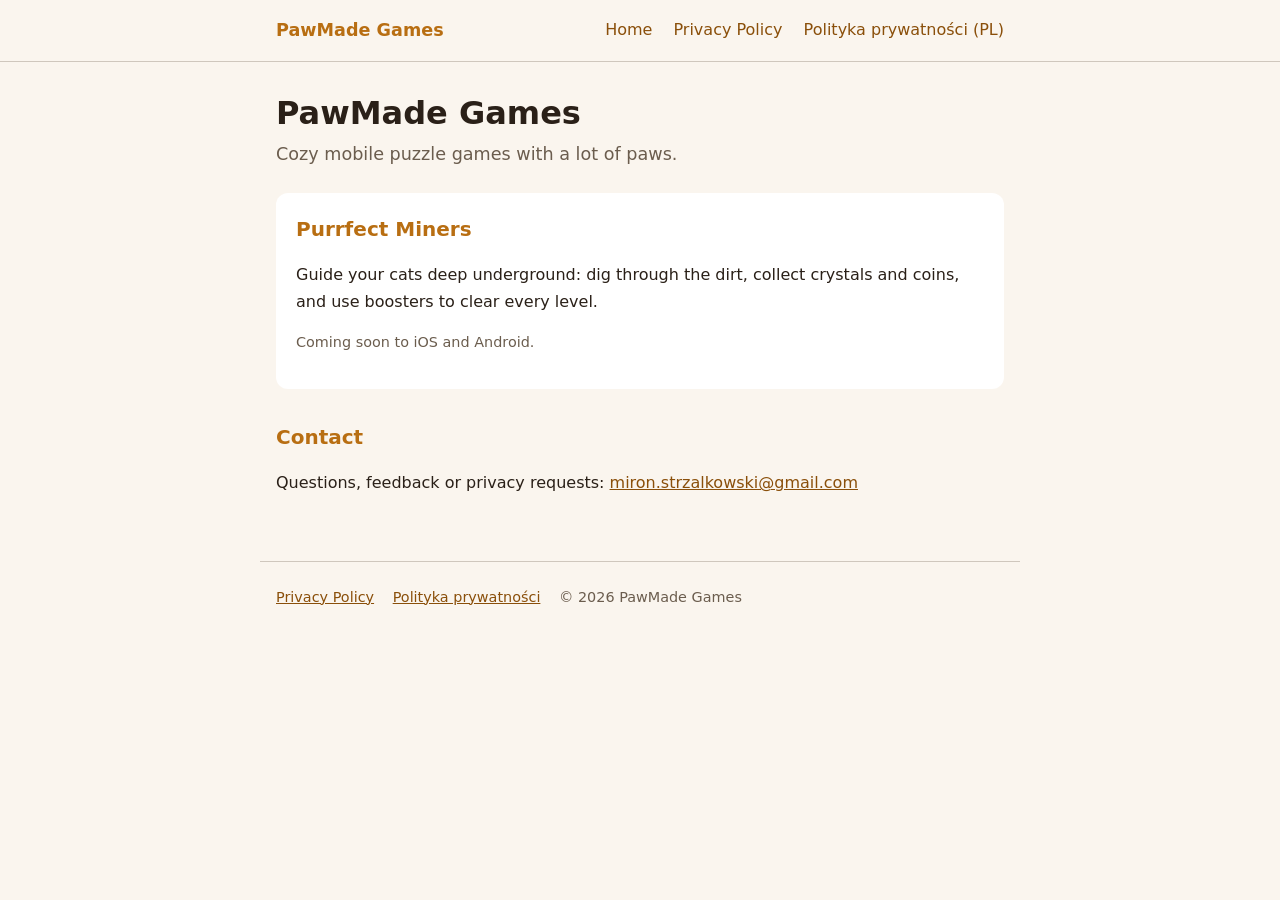
==== index.html @ 1b97dac6 "Initial commit" ====
<!doctype html>
<html lang="en">
<head>
  <meta charset="utf-8">
  <meta name="viewport" content="width=device-width, initial-scale=1">
  <title>PawMade Games</title>
  <meta name="description" content="PawMade Games makes cozy mobile puzzle games. Home of Purrfect Miners.">
  <link rel="stylesheet" href="assets/style.css">
</head>
<body>
  <header>
    <div class="bar">
      <a class="brand" href="index.html">PawMade Games</a>
      <nav>
        <a href="index.html">Home</a>
        <a href="privacy.html">Privacy Policy</a>
        <a href="privacy-pl.html">Polityka prywatności (PL)</a>
      </nav>
    </div>
  </header>

  <main>
    <h1>PawMade Games</h1>
    <p class="lead">Cozy mobile puzzle games with a lot of paws.</p>

    <div class="card">
      <h2 style="margin-top:0">Purrfect Miners</h2>
      <p>Guide your cats deep underground: dig through the dirt, collect crystals and coins, and use boosters to clear every level.</p>
      <p class="meta">Coming soon to iOS and Android.</p>
    </div>

    <h2>Contact</h2>
    <p>Questions, feedback or privacy requests: <a href="mailto:miron.strzalkowski@gmail.com">miron.strzalkowski@gmail.com</a></p>
  </main>

  <footer>
    <a href="privacy.html">Privacy Policy</a>
    <a href="privacy-pl.html">Polityka prywatności</a>
    <span>&copy; 2026 PawMade Games</span>
  </footer>
</body>
</html>
---- assets/style.css ----
:root {
  --bg: #1b1410;
  --panel: #271c15;
  --text: #f3e9dc;
  --muted: #b8a994;
  --accent: #e8a33d;
  --link: #f2c26b;
  --todo-bg: #5a3b12;
}

@media (prefers-color-scheme: light) {
  :root {
    --bg: #faf5ee;
    --panel: #ffffff;
    --text: #2a2018;
    --muted: #6b5d4e;
    --accent: #b86e12;
    --link: #8a4f0a;
    --todo-bg: #ffe9c2;
  }
}

* { box-sizing: border-box; }

body {
  margin: 0;
  background: var(--bg);
  color: var(--text);
  font: 16px/1.65 system-ui, -apple-system, "Segoe UI", Roboto, sans-serif;
}

main, header .bar, footer {
  max-width: 760px;
  margin: 0 auto;
  padding: 0 16px;
}

header { border-bottom: 1px solid color-mix(in srgb, var(--muted) 30%, transparent); }
header .bar { display: flex; align-items: center; justify-content: space-between; padding-top: 16px; padding-bottom: 16px; gap: 12px; flex-wrap: wrap; }
header .brand { font-weight: 700; font-size: 1.1rem; color: var(--accent); text-decoration: none; }
header nav a { margin-left: 16px; color: var(--link); text-decoration: none; }
header nav a:hover { text-decoration: underline; }

main { padding-top: 32px; padding-bottom: 48px; }

h1 { font-size: 2rem; line-height: 1.2; margin: 0 0 8px; }
h2 { font-size: 1.25rem; margin: 32px 0 8px; color: var(--accent); }
p, li { color: var(--text); }
.lead { color: var(--muted); font-size: 1.1rem; margin-top: 0; }
.meta { color: var(--muted); font-size: 0.9rem; }

a { color: var(--link); }

.card {
  background: var(--panel);
  border-radius: 12px;
  padding: 20px;
  margin: 24px 0;
}

ul { padding-left: 22px; }
li { margin: 4px 0; }

.todo {
  background: var(--todo-bg);
  border-radius: 4px;
  padding: 0 6px;
  font-weight: 600;
}

footer { padding-top: 24px; padding-bottom: 40px; color: var(--muted); font-size: 0.9rem; border-top: 1px solid color-mix(in srgb, var(--muted) 30%, transparent); }
footer a { margin-right: 14px; }
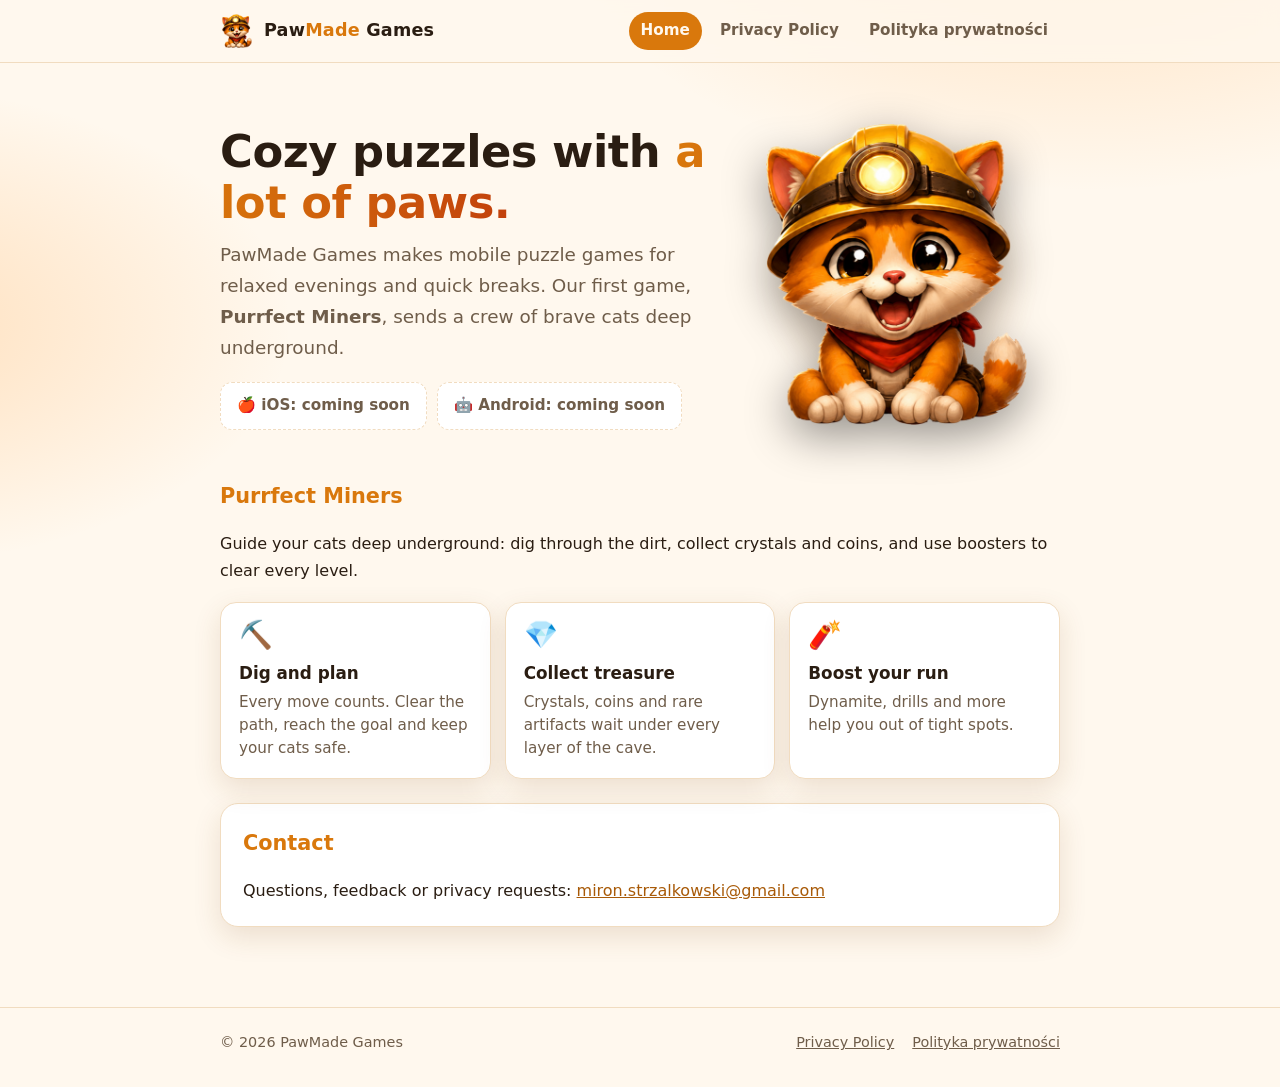
==== commit 9f594830: "WebsiteUpdate" ====
--- a/index.html
+++ b/index.html
@@ -5,38 +5,58 @@
   <meta name="viewport" content="width=device-width, initial-scale=1">
   <title>PawMade Games</title>
   <meta name="description" content="PawMade Games makes cozy mobile puzzle games. Home of Purrfect Miners.">
+  <link rel="icon" type="image/png" href="assets/favicon.png">
   <link rel="stylesheet" href="assets/style.css">
 </head>
 <body>
   <header>
     <div class="bar">
-      <a class="brand" href="index.html">PawMade Games</a>
+      <a class="brand" href="index.html"><img src="assets/favicon.png" alt=""><b>Paw<span>Made</span> Games</b></a>
       <nav>
-        <a href="index.html">Home</a>
+        <a class="active" href="index.html">Home</a>
         <a href="privacy.html">Privacy Policy</a>
-        <a href="privacy-pl.html">Polityka prywatności (PL)</a>
+        <a href="privacy-pl.html">Polityka prywatności</a>
       </nav>
     </div>
   </header>
 
   <main>
-    <h1>PawMade Games</h1>
-    <p class="lead">Cozy mobile puzzle games with a lot of paws.</p>
+    <section class="hero">
+      <div>
+        <h1>Cozy puzzles with <span>a lot of paws.</span></h1>
+        <p class="lead">PawMade Games makes mobile puzzle games for relaxed evenings and quick breaks. Our first game, <strong>Purrfect Miners</strong>, sends a crew of brave cats deep underground.</p>
+        <div class="badges">
+          <span class="badge">🍎 iOS: coming soon</span>
+          <span class="badge">🤖 Android: coming soon</span>
+        </div>
+      </div>
+      <div class="art">
+        <img src="assets/cat.png" alt="A happy miner cat with a headlamp helmet and a red scarf" width="320">
+      </div>
+    </section>
+
+    <h2>Purrfect Miners</h2>
+    <p>Guide your cats deep underground: dig through the dirt, collect crystals and coins, and use boosters to clear every level.</p>
+
+    <div class="grid">
+      <div class="feature"><div class="ico">⛏️</div><h3>Dig and plan</h3><p>Every move counts. Clear the path, reach the goal and keep your cats safe.</p></div>
+      <div class="feature"><div class="ico">💎</div><h3>Collect treasure</h3><p>Crystals, coins and rare artifacts wait under every layer of the cave.</p></div>
+      <div class="feature"><div class="ico">🧨</div><h3>Boost your run</h3><p>Dynamite, drills and more help you out of tight spots.</p></div>
+    </div>
 
     <div class="card">
-      <h2 style="margin-top:0">Purrfect Miners</h2>
-      <p>Guide your cats deep underground: dig through the dirt, collect crystals and coins, and use boosters to clear every level.</p>
-      <p class="meta">Coming soon to iOS and Android.</p>
+      <h2 style="margin-top:0">Contact</h2>
+      <p style="margin-bottom:0">Questions, feedback or privacy requests: <a href="mailto:miron.strzalkowski@gmail.com">miron.strzalkowski@gmail.com</a></p>
     </div>
-
-    <h2>Contact</h2>
-    <p>Questions, feedback or privacy requests: <a href="mailto:miron.strzalkowski@gmail.com">miron.strzalkowski@gmail.com</a></p>
   </main>
 
   <footer>
-    <a href="privacy.html">Privacy Policy</a>
-    <a href="privacy-pl.html">Polityka prywatności</a>
-    <span>&copy; 2026 PawMade Games</span>
+    <div class="inner">
+      <span>&copy; 2026 PawMade Games</span>
+      <span class="spacer"></span>
+      <a href="privacy.html">Privacy Policy</a>
+      <a href="privacy-pl.html">Polityka prywatności</a>
+    </div>
   </footer>
 </body>
 </html>
--- a/assets/style.css
+++ b/assets/style.css
@@ -1,72 +1,160 @@
 :root {
-  --bg: #1b1410;
-  --panel: #271c15;
-  --text: #f3e9dc;
-  --muted: #b8a994;
-  --accent: #e8a33d;
-  --link: #f2c26b;
+  --bg: #1a120d;
+  --bg2: #241911;
+  --panel: #2b1e15;
+  --panel-edge: #3d2b1d;
+  --text: #f6ecdf;
+  --muted: #bba993;
+  --accent: #ffb23f;
+  --accent-2: #ff7a3d;
+  --link: #ffc978;
   --todo-bg: #5a3b12;
+  --glow: rgba(255, 170, 60, 0.28);
+  --shadow: 0 10px 30px rgba(0, 0, 0, 0.35);
 }
 
 @media (prefers-color-scheme: light) {
   :root {
-    --bg: #faf5ee;
+    --bg: #fff8ee;
+    --bg2: #ffeed6;
     --panel: #ffffff;
-    --text: #2a2018;
-    --muted: #6b5d4e;
-    --accent: #b86e12;
-    --link: #8a4f0a;
+    --panel-edge: #f1dcc0;
+    --text: #2a1d12;
+    --muted: #6f5d4a;
+    --accent: #d9780c;
+    --accent-2: #c2410c;
+    --link: #a85a08;
     --todo-bg: #ffe9c2;
+    --glow: rgba(255, 150, 40, 0.25);
+    --shadow: 0 10px 28px rgba(120, 70, 20, 0.14);
   }
 }
 
 * { box-sizing: border-box; }
+html { scroll-behavior: smooth; }
 
 body {
   margin: 0;
-  background: var(--bg);
+  min-height: 100vh;
+  display: flex;
+  flex-direction: column;
+  background:
+    radial-gradient(900px 500px at 85% -10%, var(--glow), transparent 60%),
+    radial-gradient(700px 400px at -10% 30%, var(--glow), transparent 60%),
+    var(--bg);
   color: var(--text);
-  font: 16px/1.65 system-ui, -apple-system, "Segoe UI", Roboto, sans-serif;
+  font: 16px/1.7 system-ui, -apple-system, "Segoe UI", Roboto, sans-serif;
 }
 
-main, header .bar, footer {
-  max-width: 760px;
+main, header .bar, footer .inner {
+  width: 100%;
+  max-width: 880px;
   margin: 0 auto;
-  padding: 0 16px;
+  padding-left: 20px;
+  padding-right: 20px;
 }
 
-header { border-bottom: 1px solid color-mix(in srgb, var(--muted) 30%, transparent); }
-header .bar { display: flex; align-items: center; justify-content: space-between; padding-top: 16px; padding-bottom: 16px; gap: 12px; flex-wrap: wrap; }
-header .brand { font-weight: 700; font-size: 1.1rem; color: var(--accent); text-decoration: none; }
-header nav a { margin-left: 16px; color: var(--link); text-decoration: none; }
-header nav a:hover { text-decoration: underline; }
+/* ---------- nagłówek ---------- */
+header {
+  position: sticky;
+  top: 0;
+  z-index: 10;
+  backdrop-filter: blur(10px);
+  background: color-mix(in srgb, var(--bg) 80%, transparent);
+  border-bottom: 1px solid var(--panel-edge);
+}
+header .bar { display: flex; align-items: center; justify-content: space-between; padding-top: 12px; padding-bottom: 12px; gap: 12px; flex-wrap: wrap; }
+header .brand { display: inline-flex; align-items: center; gap: 10px; font-weight: 800; font-size: 1.1rem; letter-spacing: 0.2px; color: var(--text); text-decoration: none; }
+header .brand img { width: 34px; height: 34px; object-fit: contain; }
+header .brand span { color: var(--accent); }
+header nav { display: flex; gap: 6px; flex-wrap: wrap; }
+header nav a { padding: 6px 12px; border-radius: 999px; color: var(--muted); text-decoration: none; font-size: 0.95rem; font-weight: 600; }
+header nav a:hover { color: var(--text); background: var(--panel); }
+header nav a.active { color: var(--bg); background: var(--accent); }
 
-main { padding-top: 32px; padding-bottom: 48px; }
+main { flex: 1; padding-top: 36px; padding-bottom: 56px; }
 
-h1 { font-size: 2rem; line-height: 1.2; margin: 0 0 8px; }
-h2 { font-size: 1.25rem; margin: 32px 0 8px; color: var(--accent); }
+/* ---------- tekst ---------- */
+h1 { font-size: clamp(2rem, 5vw, 2.8rem); line-height: 1.15; margin: 0 0 10px; letter-spacing: -0.5px; }
+h2 { font-size: 1.3rem; margin: 38px 0 10px; color: var(--accent); }
 p, li { color: var(--text); }
-.lead { color: var(--muted); font-size: 1.1rem; margin-top: 0; }
+.lead { color: var(--muted); font-size: 1.15rem; margin-top: 0; }
 .meta { color: var(--muted); font-size: 0.9rem; }
-
 a { color: var(--link); }
 
-.card {
-  background: var(--panel);
-  border-radius: 12px;
-  padding: 20px;
-  margin: 24px 0;
+ul { padding-left: 22px; }
+li { margin: 6px 0; }
+
+/* ---------- strona główna ---------- */
+.hero {
+  display: grid;
+  grid-template-columns: 1.2fr 0.8fr;
+  align-items: center;
+  gap: 24px;
+  padding: 24px 0 8px;
+}
+.hero > div { min-width: 0; }
+.hero h1 span { background: linear-gradient(90deg, var(--accent), var(--accent-2)); -webkit-background-clip: text; background-clip: text; color: transparent; }
+.hero .art { position: relative; text-align: center; }
+.hero .art::before {
+  content: ""; position: absolute; inset: 8% 6%; border-radius: 50%;
+  background: radial-gradient(circle, var(--glow), transparent 70%);
+  filter: blur(8px);
+}
+.hero .art img { position: relative; width: min(320px, 80%); height: auto; filter: drop-shadow(0 14px 22px rgba(0, 0, 0, 0.4)); animation: bob 4s ease-in-out infinite; }
+@keyframes bob { 0%, 100% { transform: translateY(0); } 50% { transform: translateY(-8px); } }
+@media (prefers-reduced-motion: reduce) { .hero .art img { animation: none; } }
+
+.badges { display: flex; gap: 10px; flex-wrap: wrap; margin-top: 18px; }
+.badge {
+  display: inline-flex; align-items: center; gap: 8px;
+  padding: 10px 16px; border-radius: 12px;
+  background: var(--panel); border: 1px dashed var(--panel-edge);
+  color: var(--muted); font-weight: 600; font-size: 0.95rem;
 }
 
-ul { padding-left: 22px; }
-li { margin: 4px 0; }
+.grid { display: grid; grid-template-columns: repeat(3, 1fr); gap: 14px; margin-top: 18px; }
+.feature {
+  background: var(--panel); border: 1px solid var(--panel-edge);
+  border-radius: 16px; padding: 18px; box-shadow: var(--shadow);
+}
+.feature .ico { font-size: 1.7rem; line-height: 1; }
+.feature h3 { margin: 10px 0 4px; font-size: 1.05rem; }
+.feature p { margin: 0; color: var(--muted); font-size: 0.95rem; line-height: 1.5; }
+
+.card {
+  background: var(--panel); border: 1px solid var(--panel-edge);
+  border-radius: 18px; padding: 22px; margin: 24px 0; box-shadow: var(--shadow);
+}
+
+/* ---------- polityka prywatności ---------- */
+.doc {
+  background: var(--panel); border: 1px solid var(--panel-edge);
+  border-radius: 20px; padding: clamp(20px, 4vw, 40px); box-shadow: var(--shadow);
+}
+.doc h2 { margin-top: 32px; padding-top: 4px; }
+.doc h2:first-of-type { margin-top: 20px; }
+.doc li strong { color: var(--accent); }
+.doc .lead { margin-bottom: 4px; }
 
 .todo {
-  background: var(--todo-bg);
-  border-radius: 4px;
-  padding: 0 6px;
-  font-weight: 600;
+  background: var(--todo-bg); border-radius: 4px; padding: 0 6px; font-weight: 600;
 }
 
-footer { padding-top: 24px; padding-bottom: 40px; color: var(--muted); font-size: 0.9rem; border-top: 1px solid color-mix(in srgb, var(--muted) 30%, transparent); }
-footer a { margin-right: 14px; }
+/* ---------- stopka ---------- */
+footer { border-top: 1px solid var(--panel-edge); color: var(--muted); font-size: 0.9rem; }
+footer .inner { display: flex; flex-wrap: wrap; gap: 8px 18px; align-items: center; padding-top: 22px; padding-bottom: 32px; }
+footer a { color: var(--muted); }
+footer a:hover { color: var(--link); }
+footer .spacer { flex: 1; }
+
+/* ---------- telefon ---------- */
+@media (max-width: 720px) {
+  .hero { grid-template-columns: minmax(0, 1fr); text-align: center; }
+  .hero .art { order: -1; }
+  .hero .art img { width: min(220px, 60%); }
+  .grid { grid-template-columns: minmax(0, 1fr); }
+  .badges { justify-content: center; }
+  .grid { grid-template-columns: 1fr; }
+  header nav a { padding: 6px 10px; }
+}
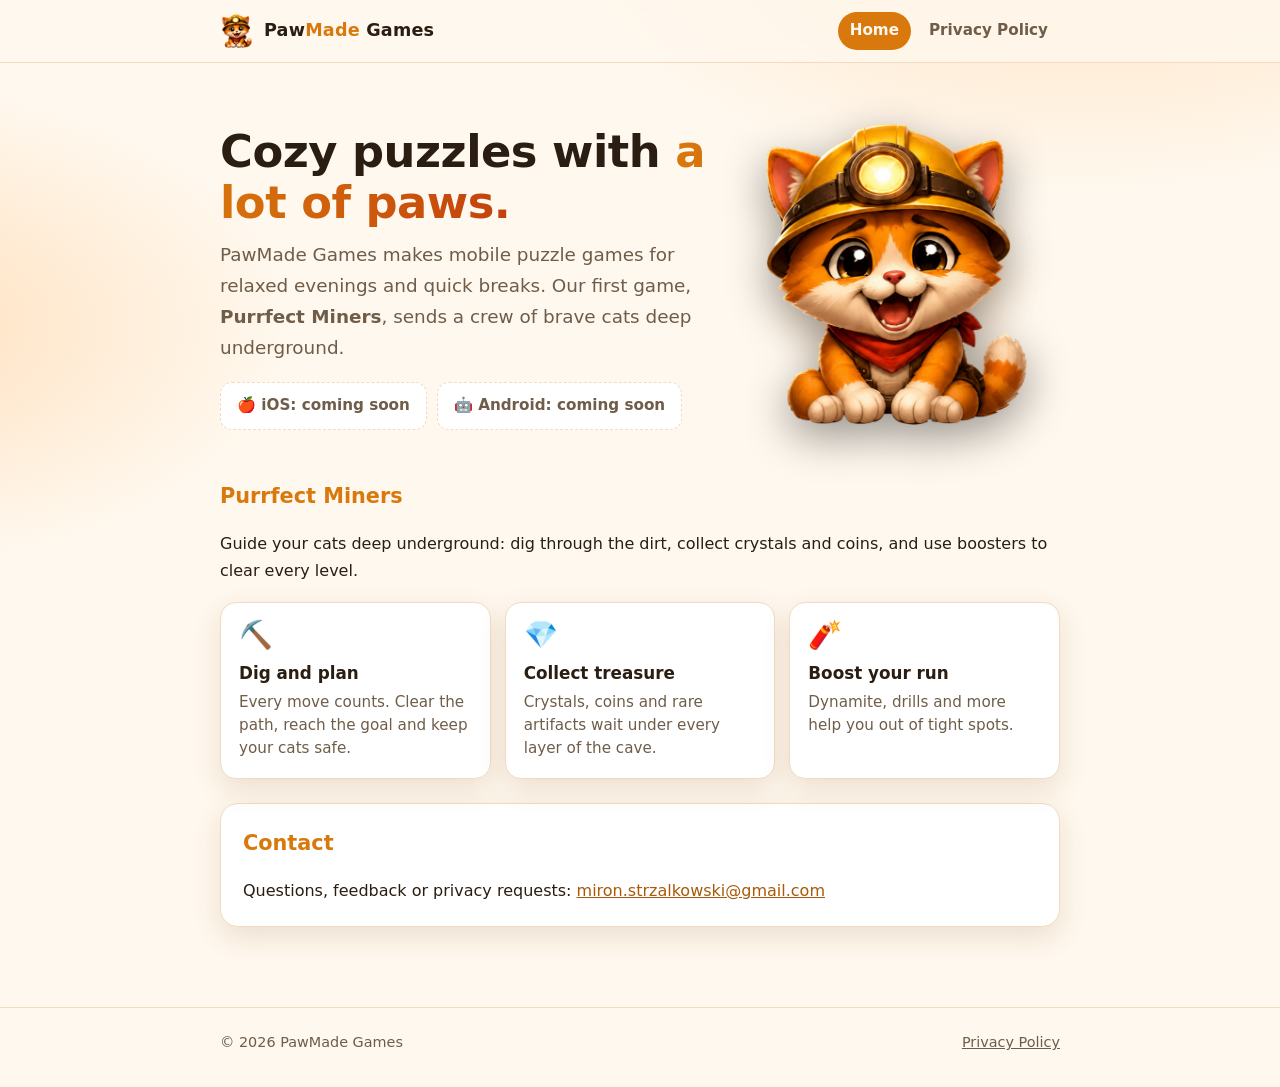
==== commit dc7e47d0: "WebstieStylefix" ====
--- a/index.html
+++ b/index.html
@@ -15,7 +15,6 @@
       <nav>
         <a class="active" href="index.html">Home</a>
         <a href="privacy.html">Privacy Policy</a>
-        <a href="privacy-pl.html">Polityka prywatności</a>
       </nav>
     </div>
   </header>
@@ -46,7 +45,7 @@
 
     <div class="card">
       <h2 style="margin-top:0">Contact</h2>
-      <p style="margin-bottom:0">Questions, feedback or privacy requests: <a href="mailto:miron.strzalkowski@gmail.com">miron.strzalkowski@gmail.com</a></p>
+      <p style="margin-bottom:0">Questions, feedback or privacy requests: <a class="mail" data-u="miron.strzalkowski" data-d="gmail.com" href="#">miron.strzalkowski [at] gmail.com</a></p>
     </div>
   </main>
 
@@ -55,8 +54,14 @@
       <span>&copy; 2026 PawMade Games</span>
       <span class="spacer"></span>
       <a href="privacy.html">Privacy Policy</a>
-      <a href="privacy-pl.html">Polityka prywatności</a>
     </div>
   </footer>
+  <script>
+    document.querySelectorAll('a.mail').forEach(function (a) {
+      var addr = a.dataset.u + '@' + a.dataset.d;
+      a.href = 'mailto:' + addr;
+      a.textContent = addr;
+    });
+  </script>
 </body>
 </html>
--- a/assets/style.css
+++ b/assets/style.css
@@ -158,3 +158,10 @@
   .grid { grid-template-columns: 1fr; }
   header nav a { padding: 6px 10px; }
 }
+
+/* ---------- przełącznik języka w polityce ---------- */
+.langswitch { display: inline-flex; padding: 4px; border-radius: 999px; background: var(--bg); border: 1px solid var(--panel-edge); margin-bottom: 18px; }
+.langswitch a, .langswitch .on { padding: 5px 16px; border-radius: 999px; font-size: 0.9rem; font-weight: 700; text-decoration: none; }
+.langswitch a { color: var(--muted); }
+.langswitch a:hover { color: var(--text); }
+.langswitch .on { background: var(--accent); color: var(--bg); }
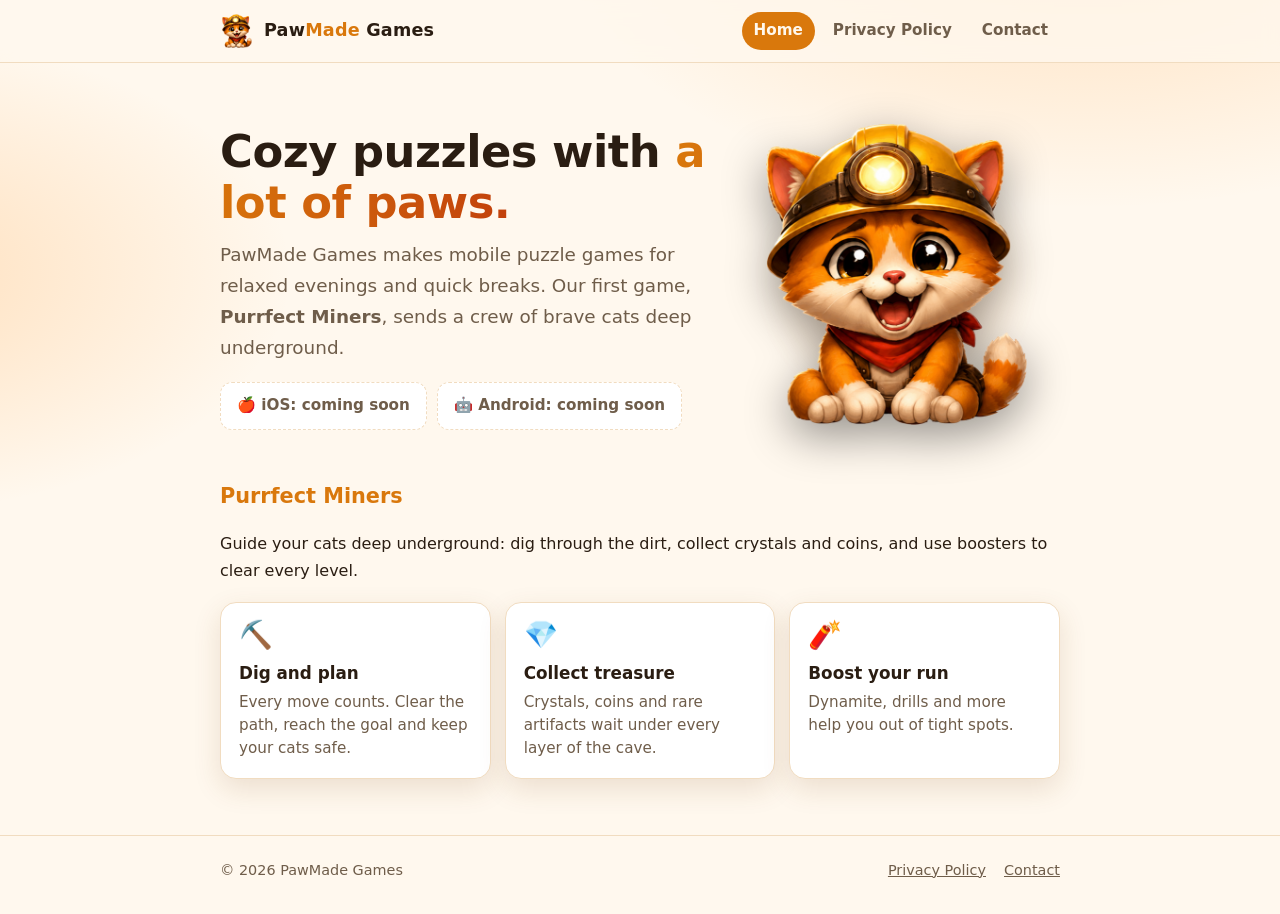
==== commit 6e92da6b: "HiddenConcant" ====
--- a/index.html
+++ b/index.html
@@ -15,6 +15,7 @@
       <nav>
         <a class="active" href="index.html">Home</a>
         <a href="privacy.html">Privacy Policy</a>
+        <a href="contact.html">Contact</a>
       </nav>
     </div>
   </header>
@@ -43,10 +44,6 @@
       <div class="feature"><div class="ico">🧨</div><h3>Boost your run</h3><p>Dynamite, drills and more help you out of tight spots.</p></div>
     </div>
 
-    <div class="card">
-      <h2 style="margin-top:0">Contact</h2>
-      <p style="margin-bottom:0">Questions, feedback or privacy requests: <a class="mail" data-u="miron.strzalkowski" data-d="gmail.com" href="#">miron.strzalkowski [at] gmail.com</a></p>
-    </div>
   </main>
 
   <footer>
@@ -54,14 +51,8 @@
       <span>&copy; 2026 PawMade Games</span>
       <span class="spacer"></span>
       <a href="privacy.html">Privacy Policy</a>
+      <a href="contact.html">Contact</a>
     </div>
   </footer>
-  <script>
-    document.querySelectorAll('a.mail').forEach(function (a) {
-      var addr = a.dataset.u + '@' + a.dataset.d;
-      a.href = 'mailto:' + addr;
-      a.textContent = addr;
-    });
-  </script>
 </body>
 </html>
